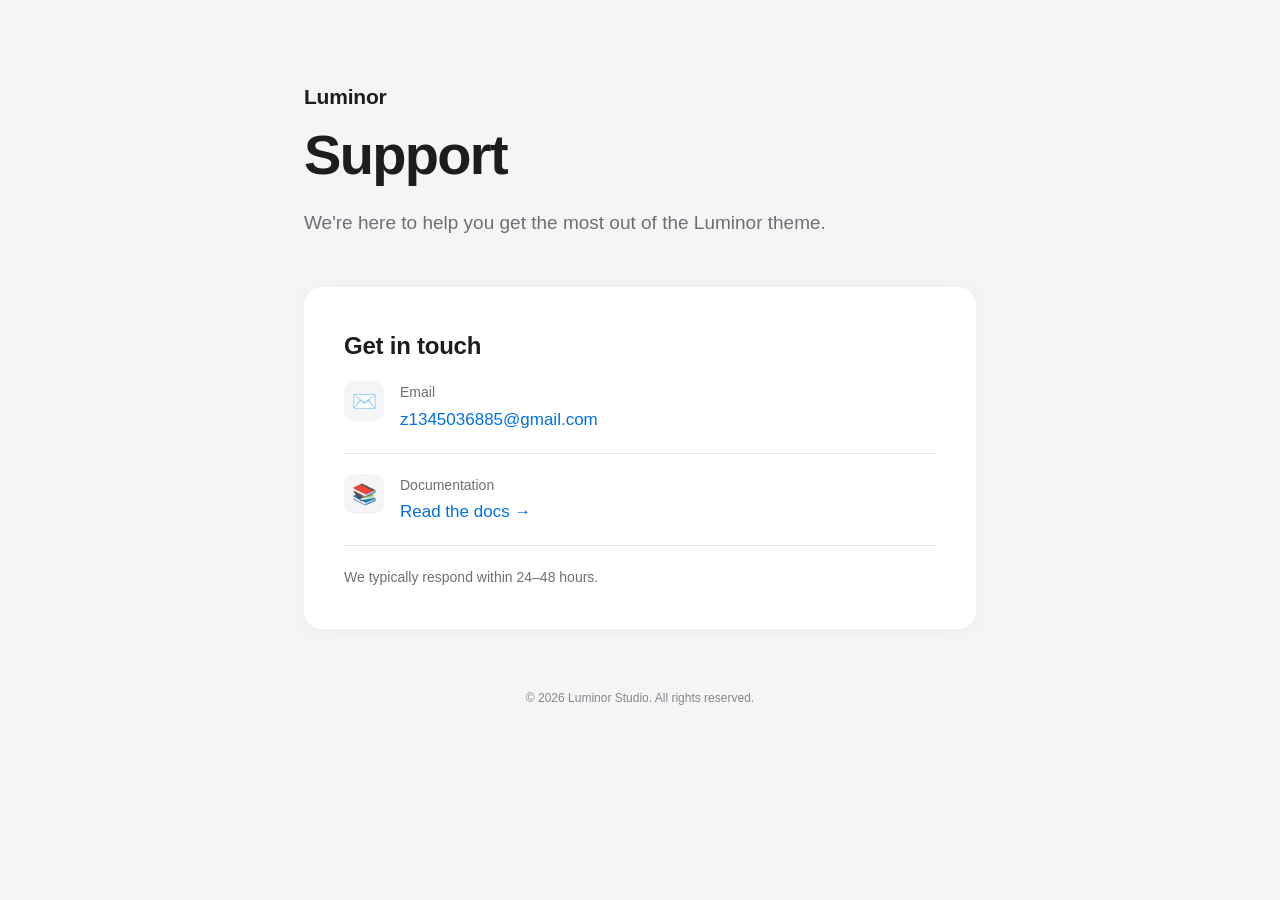
==== support-site/support/index.html @ 48e2bc45 "first commit" ====
<!DOCTYPE html>
<html lang="en">
<head>
<meta charset="UTF-8">
<meta name="viewport" content="width=device-width, initial-scale=1.0">
<title>Support — Luminor Theme</title>
<style>
  * { margin: 0; padding: 0; box-sizing: border-box; }
  body {
    font-family: -apple-system, BlinkMacSystemFont, 'SF Pro Display', 'Segoe UI', Roboto, Helvetica, Arial, sans-serif;
    background: #f5f5f7;
    color: #1d1d1f;
    line-height: 1.6;
    -webkit-font-smoothing: antialiased;
  }
  .container {
    max-width: 720px;
    margin: 0 auto;
    padding: 80px 24px;
  }
  .logo {
    font-size: 21px;
    font-weight: 600;
    color: #1d1d1f;
    margin-bottom: 12px;
    letter-spacing: -0.01em;
  }
  h1 {
    font-size: 56px;
    font-weight: 700;
    letter-spacing: -0.03em;
    margin-bottom: 24px;
    line-height: 1.05;
  }
  p.subtitle {
    font-size: 19px;
    color: #6e6e73;
    margin-bottom: 48px;
  }
  .card {
    background: #fff;
    border-radius: 18px;
    padding: 40px;
    box-shadow: 0 2px 20px rgba(0,0,0,0.04);
  }
  h2 {
    font-size: 24px;
    font-weight: 600;
    margin-bottom: 16px;
    letter-spacing: -0.01em;
  }
  .contact-item {
    display: flex;
    align-items: flex-start;
    gap: 16px;
    margin-bottom: 20px;
    padding-bottom: 20px;
    border-bottom: 1px solid #e5e5ea;
  }
  .contact-item:last-child { border-bottom: none; margin-bottom: 0; padding-bottom: 0; }
  .icon {
    width: 40px;
    height: 40px;
    background: #f5f5f7;
    border-radius: 10px;
    display: flex;
    align-items: center;
    justify-content: center;
    font-size: 20px;
    flex-shrink: 0;
  }
  .label {
    font-size: 14px;
    color: #6e6e73;
    margin-bottom: 2px;
  }
  .value {
    font-size: 17px;
    font-weight: 500;
  }
  a { color: #0071e3; text-decoration: none; }
  a:hover { text-decoration: underline; }
  .response-time {
    font-size: 14px;
    color: #6e6e73;
    margin-top: 16px;
  }
  footer {
    margin-top: 60px;
    text-align: center;
    font-size: 12px;
    color: #86868b;
  }
  @media (max-width: 640px) {
    h1 { font-size: 40px; }
    .card { padding: 28px 24px; }
    .container { padding: 48px 20px; }
  }
</style>
</head>
<body>
<div class="container">
  <div class="logo">Luminor</div>
  <h1>Support</h1>
  <p class="subtitle">We're here to help you get the most out of the Luminor theme.</p>

  <div class="card">
    <h2>Get in touch</h2>

    <div class="contact-item">
      <div class="icon">✉️</div>
      <div>
        <div class="label">Email</div>
        <div class="value"><a href="mailto:z1345036885@gmail.com">z1345036885@gmail.com</a></div>
      </div>
    </div>

    <div class="contact-item">
      <div class="icon">📚</div>
      <div>
        <div class="label">Documentation</div>
        <div class="value"><a href="https://kiritocheng.github.io/luminor-help/docs/">Read the docs →</a></div>
      </div>
    </div>

    <p class="response-time">We typically respond within 24–48 hours.</p>
  </div>

  <footer>© 2026 Luminor Studio. All rights reserved.</footer>
</div>
</body>
</html>
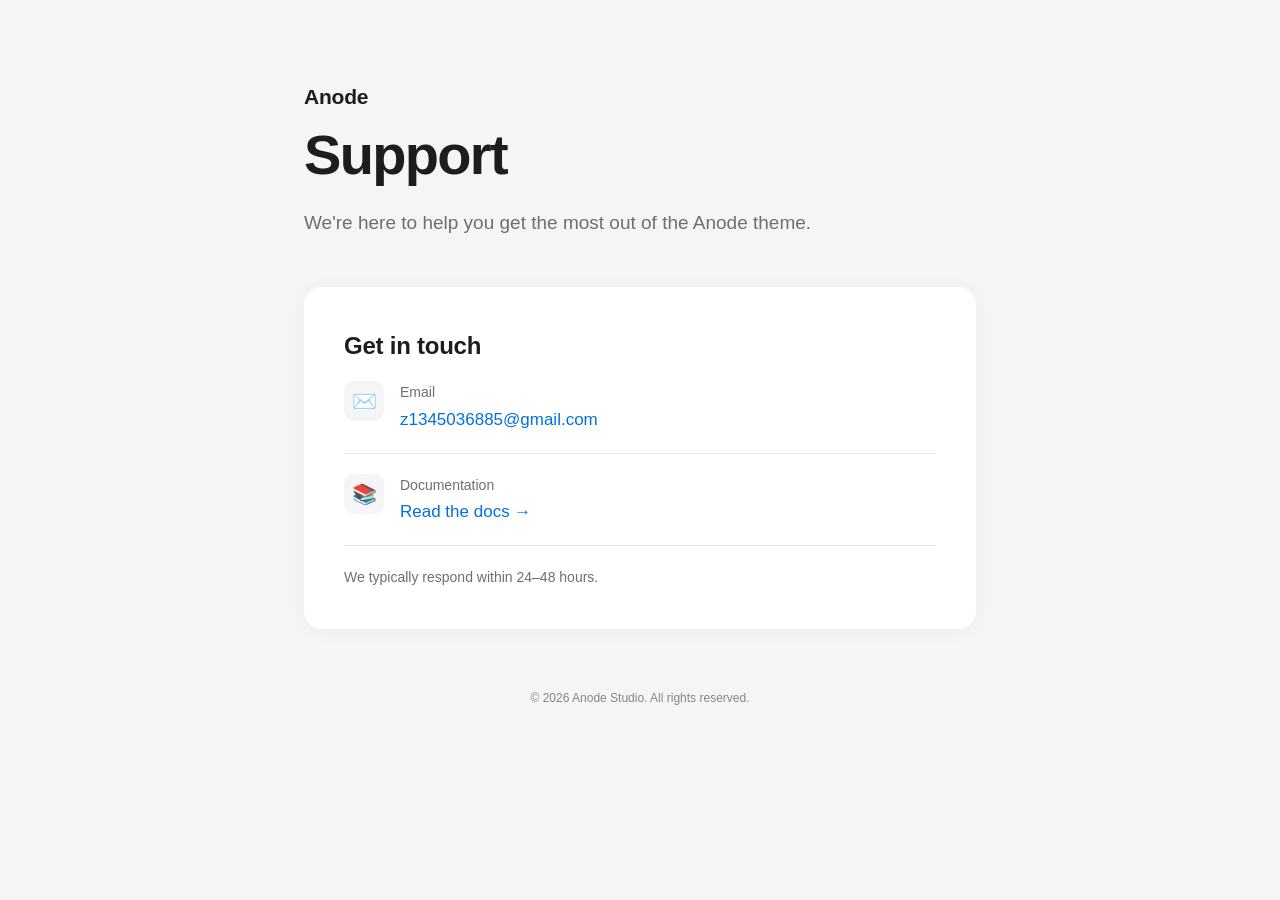
==== commit fed6d9ea: "push" ====
--- a/support-site/support/index.html
+++ b/support-site/support/index.html
@@ -3,7 +3,7 @@
 <head>
 <meta charset="UTF-8">
 <meta name="viewport" content="width=device-width, initial-scale=1.0">
-<title>Support — Luminor Theme</title>
+<title>Support — Anode Theme</title>
 <style>
   * { margin: 0; padding: 0; box-sizing: border-box; }
   body {
@@ -100,9 +100,9 @@
 </head>
 <body>
 <div class="container">
-  <div class="logo">Luminor</div>
+  <div class="logo">Anode</div>
   <h1>Support</h1>
-  <p class="subtitle">We're here to help you get the most out of the Luminor theme.</p>
+  <p class="subtitle">We're here to help you get the most out of the Anode theme.</p>
 
   <div class="card">
     <h2>Get in touch</h2>
@@ -119,14 +119,14 @@
       <div class="icon">📚</div>
       <div>
         <div class="label">Documentation</div>
-        <div class="value"><a href="https://kiritocheng.github.io/luminor-help/docs/">Read the docs →</a></div>
+        <div class="value"><a href="https://kiritocheng.github.io/anode-help/docs/">Read the docs →</a></div>
       </div>
     </div>
 
     <p class="response-time">We typically respond within 24–48 hours.</p>
   </div>
 
-  <footer>© 2026 Luminor Studio. All rights reserved.</footer>
+  <footer>© 2026 Anode Studio. All rights reserved.</footer>
 </div>
 </body>
 </html>
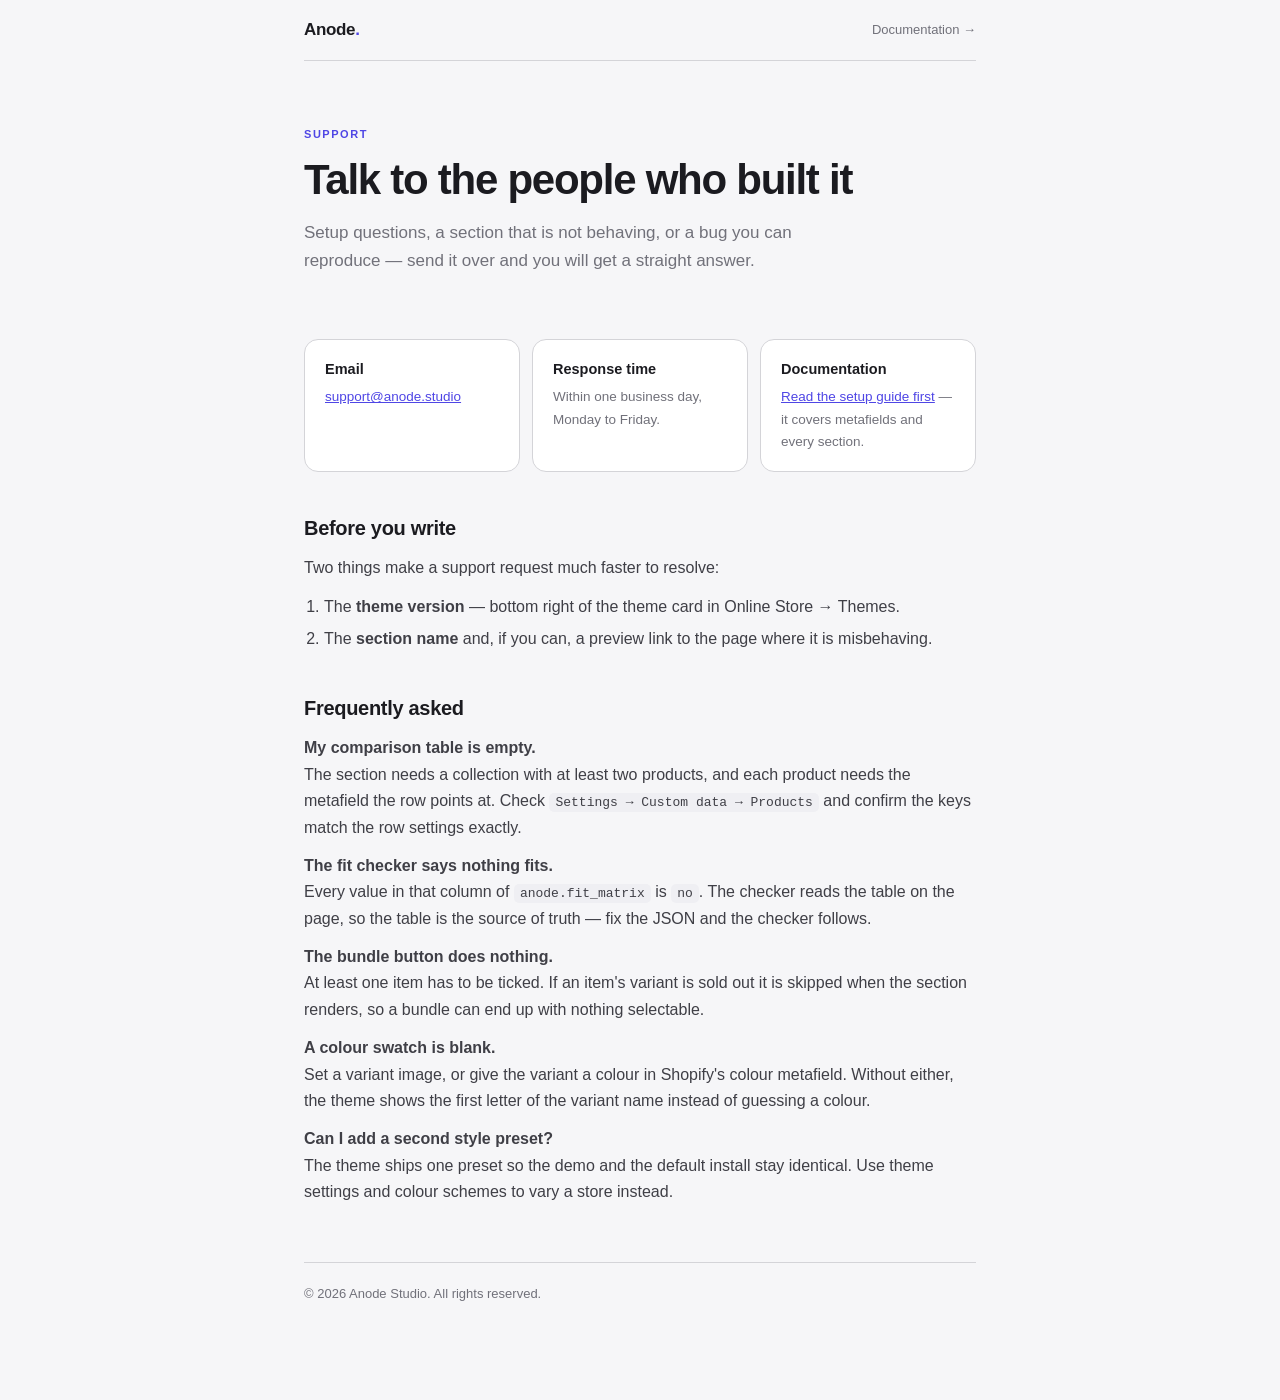
==== commit bbe4ba78: "init" ====
--- a/support-site/support/index.html
+++ b/support-site/support/index.html
@@ -5,126 +5,110 @@
 <meta name="viewport" content="width=device-width, initial-scale=1.0">
 <title>Support — Anode Theme</title>
 <style>
+  :root {
+    --brand: #4F46E5;
+    --brand-hover: #4338CA;
+    --bg: #F6F6F8;
+    --surface: #FFFFFF;
+    --ink: #1B1B20;
+    --ink-muted: #71717A;
+    --line: #D4D4D8;
+  }
   * { margin: 0; padding: 0; box-sizing: border-box; }
   body {
-    font-family: -apple-system, BlinkMacSystemFont, 'SF Pro Display', 'Segoe UI', Roboto, Helvetica, Arial, sans-serif;
-    background: #f5f5f7;
-    color: #1d1d1f;
-    line-height: 1.6;
+    font-family: Inter, 'Segoe UI', Roboto, 'Helvetica Neue', Arial, sans-serif;
+    background: var(--bg); color: var(--ink);
+    line-height: 1.65; font-size: 16px;
     -webkit-font-smoothing: antialiased;
   }
-  .container {
-    max-width: 720px;
-    margin: 0 auto;
-    padding: 80px 24px;
+  .shell { max-width: 720px; margin: 0 auto; padding: 0 24px 96px; }
+  .topbar {
+    display: flex; align-items: center; justify-content: space-between;
+    padding: 16px 0; border-bottom: 1px solid var(--line);
   }
-  .logo {
-    font-size: 21px;
-    font-weight: 600;
-    color: #1d1d1f;
-    margin-bottom: 12px;
-    letter-spacing: -0.01em;
+  .brand { font-weight: 700; letter-spacing: -0.02em; font-size: 17px; }
+  .brand span { color: var(--brand); }
+  .topbar a { font-size: 13px; color: var(--ink-muted); text-decoration: none; }
+  .topbar a:hover { color: var(--brand); }
+
+  header { padding: 64px 0 32px; }
+  .eyebrow { font-size: 11px; font-weight: 700; letter-spacing: 0.14em; text-transform: uppercase; color: var(--brand); margin-bottom: 14px; }
+  h1 { font-size: 42px; font-weight: 700; letter-spacing: -0.03em; line-height: 1.1; }
+  .lede { margin-top: 16px; font-size: 17px; color: var(--ink-muted); max-width: 52ch; }
+
+  h2 { font-size: 20px; font-weight: 700; letter-spacing: -0.015em; margin: 40px 0 10px; }
+  p { color: #3F3F46; margin-bottom: 12px; }
+  ul, ol { margin: 0 0 16px 20px; }
+  li { margin-bottom: 6px; color: #3F3F46; }
+  a { color: var(--brand); }
+  a:hover { color: var(--brand-hover); }
+  code {
+    background: #EFEFF3; padding: 2px 6px; border-radius: 5px;
+    font-family: 'JetBrains Mono', Menlo, Consolas, monospace; font-size: 13px;
   }
-  h1 {
-    font-size: 56px;
-    font-weight: 700;
-    letter-spacing: -0.03em;
-    margin-bottom: 24px;
-    line-height: 1.05;
+
+  .cards { display: grid; grid-template-columns: repeat(auto-fit, minmax(200px, 1fr)); gap: 12px; margin: 20px 0 8px; }
+  .card {
+    background: var(--surface); border: 1px solid var(--line);
+    border-radius: 14px; padding: 18px 20px;
   }
-  p.subtitle {
-    font-size: 19px;
-    color: #6e6e73;
-    margin-bottom: 48px;
-  }
-  .card {
-    background: #fff;
-    border-radius: 18px;
-    padding: 40px;
-    box-shadow: 0 2px 20px rgba(0,0,0,0.04);
-  }
-  h2 {
-    font-size: 24px;
-    font-weight: 600;
-    margin-bottom: 16px;
-    letter-spacing: -0.01em;
-  }
-  .contact-item {
-    display: flex;
-    align-items: flex-start;
-    gap: 16px;
-    margin-bottom: 20px;
-    padding-bottom: 20px;
-    border-bottom: 1px solid #e5e5ea;
-  }
-  .contact-item:last-child { border-bottom: none; margin-bottom: 0; padding-bottom: 0; }
-  .icon {
-    width: 40px;
-    height: 40px;
-    background: #f5f5f7;
-    border-radius: 10px;
-    display: flex;
-    align-items: center;
-    justify-content: center;
-    font-size: 20px;
-    flex-shrink: 0;
-  }
-  .label {
-    font-size: 14px;
-    color: #6e6e73;
-    margin-bottom: 2px;
-  }
-  .value {
-    font-size: 17px;
-    font-weight: 500;
-  }
-  a { color: #0071e3; text-decoration: none; }
-  a:hover { text-decoration: underline; }
-  .response-time {
-    font-size: 14px;
-    color: #6e6e73;
-    margin-top: 16px;
-  }
-  footer {
-    margin-top: 60px;
-    text-align: center;
-    font-size: 12px;
-    color: #86868b;
-  }
-  @media (max-width: 640px) {
-    h1 { font-size: 40px; }
-    .card { padding: 28px 24px; }
-    .container { padding: 48px 20px; }
+  .card h3 { font-size: 14.5px; font-weight: 650; margin-bottom: 4px; }
+  .card p { font-size: 13.5px; color: var(--ink-muted); margin: 0; }
+
+  .note { border-left: 3px solid var(--brand); background: var(--surface); padding: 14px 18px; border-radius: 0 10px 10px 0; margin: 0 0 18px; }
+  .note p { margin: 0; font-size: 14.5px; }
+
+  footer { margin-top: 56px; padding-top: 20px; border-top: 1px solid var(--line); font-size: 13px; color: var(--ink-muted); }
+
+  @media (max-width: 600px) {
+    h1 { font-size: 32px; }
+    header { padding-top: 44px; }
   }
 </style>
 </head>
 <body>
-<div class="container">
-  <div class="logo">Anode</div>
-  <h1>Support</h1>
-  <p class="subtitle">We're here to help you get the most out of the Anode theme.</p>
+<div class="shell">
 
-  <div class="card">
-    <h2>Get in touch</h2>
+  <div class="topbar">
+    <div class="brand">Anode<span>.</span></div>
+    <a href="./../docs/">Documentation →</a>
+  </div>
 
-    <div class="contact-item">
-      <div class="icon">✉️</div>
-      <div>
-        <div class="label">Email</div>
-        <div class="value"><a href="mailto:z1345036885@gmail.com">z1345036885@gmail.com</a></div>
-      </div>
-    </div>
+  <header>
+    <p class="eyebrow">Support</p>
+    <h1>Talk to the people who built it</h1>
+    <p class="lede">Setup questions, a section that is not behaving, or a bug you can reproduce — send it over and you will get a straight answer.</p>
+  </header>
 
-    <div class="contact-item">
-      <div class="icon">📚</div>
-      <div>
-        <div class="label">Documentation</div>
-        <div class="value"><a href="https://kiritocheng.github.io/anode-help/docs/">Read the docs →</a></div>
-      </div>
-    </div>
+  <div class="cards">
+    <div class="card"><h3>Email</h3><p><a href="mailto:support@anode.studio">support@anode.studio</a></p></div>
+    <div class="card"><h3>Response time</h3><p>Within one business day, Monday to Friday.</p></div>
+    <div class="card"><h3>Documentation</h3><p><a href="./../docs/">Read the setup guide first</a> — it covers metafields and every section.</p></div>
+  </div>
 
-    <p class="response-time">We typically respond within 24–48 hours.</p>
-  </div>
+  <h2>Before you write</h2>
+  <p>Two things make a support request much faster to resolve:</p>
+  <ol>
+    <li>The <strong>theme version</strong> — bottom right of the theme card in Online Store → Themes.</li>
+    <li>The <strong>section name</strong> and, if you can, a preview link to the page where it is misbehaving.</li>
+  </ol>
+
+  <h2>Frequently asked</h2>
+
+  <p><strong>My comparison table is empty.</strong><br>
+  The section needs a collection with at least two products, and each product needs the metafield the row points at. Check <code>Settings → Custom data → Products</code> and confirm the keys match the row settings exactly.</p>
+
+  <p><strong>The fit checker says nothing fits.</strong><br>
+  Every value in that column of <code>anode.fit_matrix</code> is <code>no</code>. The checker reads the table on the page, so the table is the source of truth — fix the JSON and the checker follows.</p>
+
+  <p><strong>The bundle button does nothing.</strong><br>
+  At least one item has to be ticked. If an item's variant is sold out it is skipped when the section renders, so a bundle can end up with nothing selectable.</p>
+
+  <p><strong>A colour swatch is blank.</strong><br>
+  Set a variant image, or give the variant a colour in Shopify's colour metafield. Without either, the theme shows the first letter of the variant name instead of guessing a colour.</p>
+
+  <p><strong>Can I add a second style preset?</strong><br>
+  The theme ships one preset so the demo and the default install stay identical. Use theme settings and colour schemes to vary a store instead.</p>
 
   <footer>© 2026 Anode Studio. All rights reserved.</footer>
 </div>
